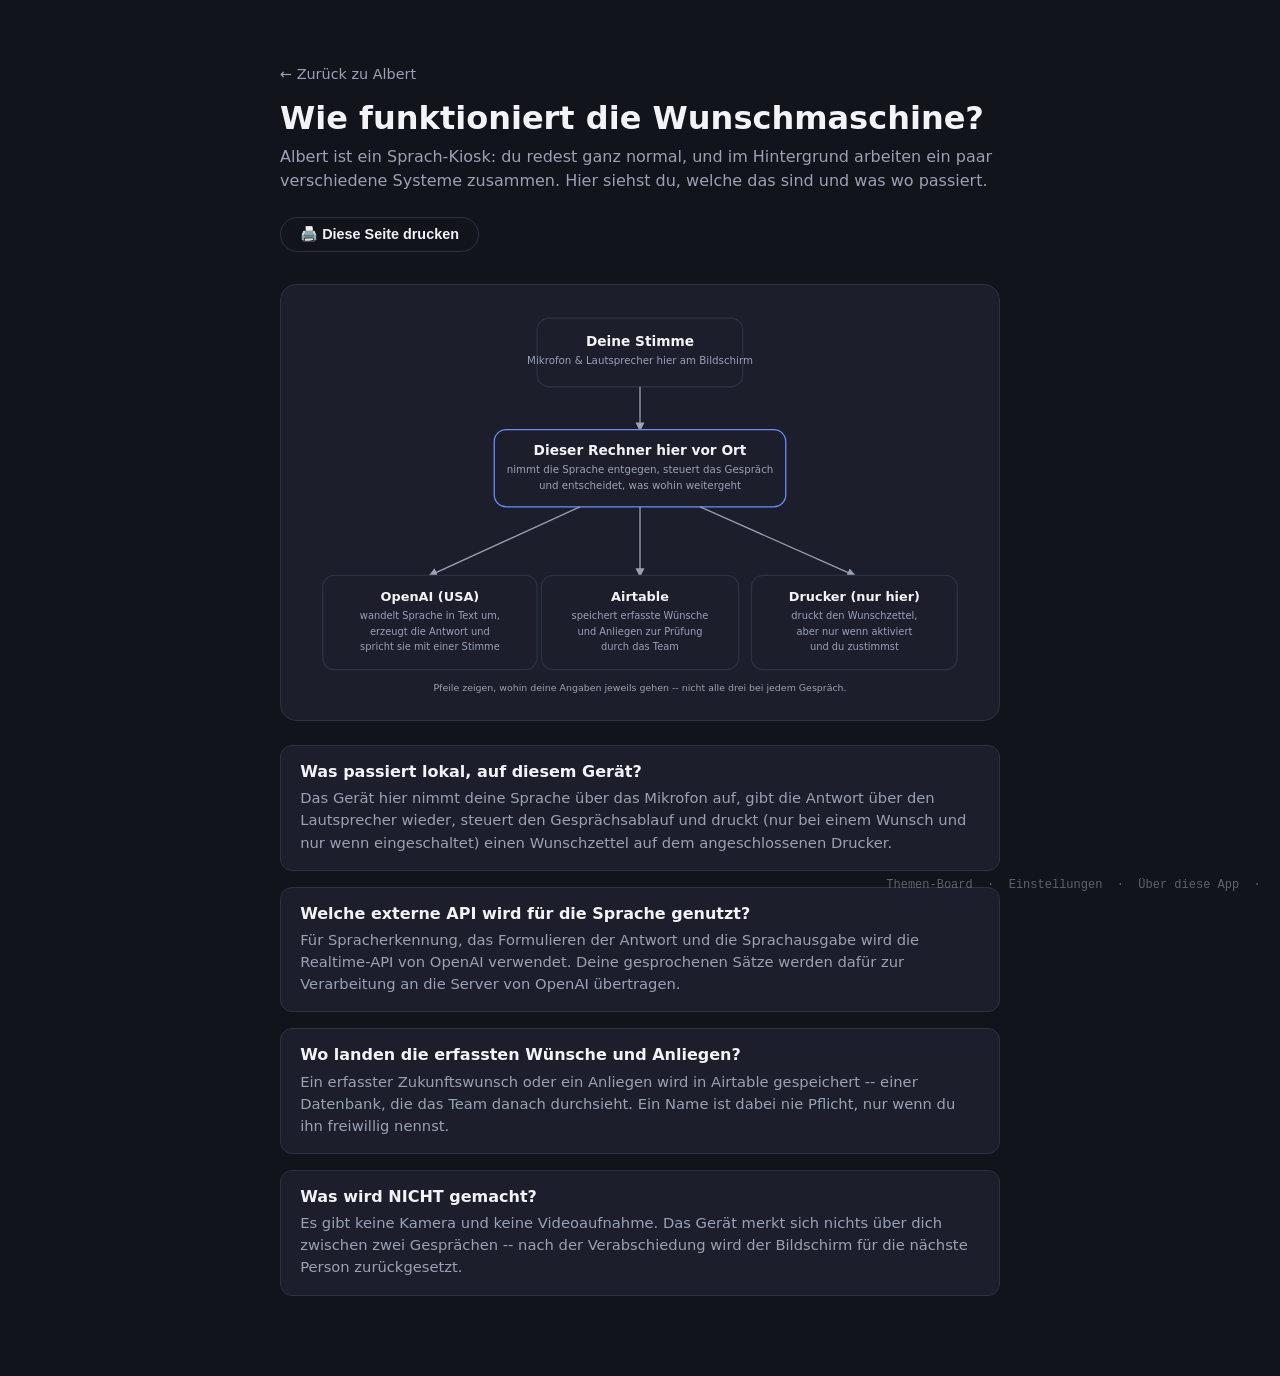
==== static/about.html @ 82422355 "Transparenz-Seite /about.html hinzufuegen: Strukturbild fuer Besucher Damit Leute mit Fragen nachvol" ====
<!DOCTYPE html>
<html lang="de">
<head>
<meta charset="UTF-8" />
<meta name="viewport" content="width=device-width, initial-scale=1" />
<title>Albert – Über diese App</title>
<link rel="stylesheet" href="style.css" />
<style>
  body { align-items: flex-start; }
  #about-app { max-width: 720px; margin-top: 2rem; }
  .back-link { color: var(--muted); text-decoration: none; font-size: 0.9rem; }
  .back-link:hover { color: var(--text); }
  h1 { text-align: left; margin: 1rem 0 0.5rem; }
  .intro { color: var(--muted); margin: 0 0 1.5rem; line-height: 1.5; }
  .diagram-wrap {
    background: var(--card-bg);
    border: 1px solid var(--card-border);
    border-radius: 16px;
    padding: 1rem;
    margin-bottom: 1.5rem;
  }
  .diagram-wrap svg { width: 100%; height: auto; display: block; }
  .points {
    display: grid;
    gap: 1rem;
    margin-bottom: 1.5rem;
  }
  .point {
    background: var(--card-bg);
    border: 1px solid var(--card-border);
    border-radius: 12px;
    padding: 1rem 1.2rem;
  }
  .point h2 {
    margin: 0 0 0.4rem;
    font-size: 1rem;
    color: var(--text);
  }
  .point p {
    margin: 0;
    color: var(--muted);
    font-size: 0.92rem;
    line-height: 1.5;
  }
  #print-button {
    border: 1px solid var(--card-border);
    border-radius: 999px;
    padding: 0.5rem 1.2rem;
    font-size: 0.9rem;
    font-weight: 600;
    cursor: pointer;
    background: transparent;
    color: var(--text);
    margin-bottom: 2rem;
  }
  #print-button:hover { border-color: var(--accent); }

  @media print {
    .no-print { display: none !important; }
    body { padding: 0; background: #fff; color: #111; }
    .diagram-wrap, .point { background: #fff; border-color: #ccc; }
    .point p, .intro { color: #333; }
  }
</style>
</head>
<body>
  <main id="about-app">
    <a class="back-link no-print" href="/">&larr; Zurück zu Albert</a>
    <h1>Wie funktioniert die Wunschmaschine?</h1>
    <p class="intro">
      Albert ist ein Sprach-Kiosk: du redest ganz normal, und im Hintergrund
      arbeiten ein paar verschiedene Systeme zusammen. Hier siehst du,
      welche das sind und was wo passiert.
    </p>

    <button id="print-button" class="no-print" type="button">🖨️ Diese Seite drucken</button>

    <div class="diagram-wrap">
      <svg viewBox="0 0 800 470" xmlns="http://www.w3.org/2000/svg">
        <defs>
          <marker id="arrow" viewBox="0 0 10 10" refX="8" refY="5" markerWidth="7" markerHeight="7" orient="auto-start-reverse">
            <path d="M0,0 L10,5 L0,10 z" fill="var(--muted)" />
          </marker>
        </defs>

        <rect x="280" y="20" width="240" height="80" rx="14" fill="var(--card-bg)" stroke="var(--card-border)" stroke-width="1.5" />
        <text x="400" y="52" text-anchor="middle" fill="var(--text)" font-size="16" font-weight="600">Deine Stimme</text>
        <text x="400" y="74" text-anchor="middle" fill="var(--muted)" font-size="12">Mikrofon &amp; Lautsprecher hier am Bildschirm</text>

        <line x1="400" y1="100" x2="400" y2="150" stroke="var(--muted)" stroke-width="1.5" marker-end="url(#arrow)" />

        <rect x="230" y="150" width="340" height="90" rx="14" fill="var(--card-bg)" stroke="var(--accent)" stroke-width="1.5" />
        <text x="400" y="180" text-anchor="middle" fill="var(--text)" font-size="16" font-weight="600">Dieser Rechner hier vor Ort</text>
        <text x="400" y="201" text-anchor="middle" fill="var(--muted)" font-size="12">nimmt die Sprache entgegen, steuert das Gespräch</text>
        <text x="400" y="219" text-anchor="middle" fill="var(--muted)" font-size="12">und entscheidet, was wohin weitergeht</text>

        <line x1="330" y1="240" x2="155" y2="320" stroke="var(--muted)" stroke-width="1.5" marker-end="url(#arrow)" />
        <line x1="400" y1="240" x2="400" y2="320" stroke="var(--muted)" stroke-width="1.5" marker-end="url(#arrow)" />
        <line x1="470" y1="240" x2="650" y2="320" stroke="var(--muted)" stroke-width="1.5" marker-end="url(#arrow)" />

        <rect x="30" y="320" width="250" height="110" rx="14" fill="var(--card-bg)" stroke="var(--card-border)" stroke-width="1.5" />
        <text x="155" y="350" text-anchor="middle" fill="var(--text)" font-size="15" font-weight="600">OpenAI (USA)</text>
        <text x="155" y="371" text-anchor="middle" fill="var(--muted)" font-size="11.5">wandelt Sprache in Text um,</text>
        <text x="155" y="389" text-anchor="middle" fill="var(--muted)" font-size="11.5">erzeugt die Antwort und</text>
        <text x="155" y="407" text-anchor="middle" fill="var(--muted)" font-size="11.5">spricht sie mit einer Stimme</text>

        <rect x="285" y="320" width="230" height="110" rx="14" fill="var(--card-bg)" stroke="var(--card-border)" stroke-width="1.5" />
        <text x="400" y="350" text-anchor="middle" fill="var(--text)" font-size="15" font-weight="600">Airtable</text>
        <text x="400" y="371" text-anchor="middle" fill="var(--muted)" font-size="11.5">speichert erfasste Wünsche</text>
        <text x="400" y="389" text-anchor="middle" fill="var(--muted)" font-size="11.5">und Anliegen zur Prüfung</text>
        <text x="400" y="407" text-anchor="middle" fill="var(--muted)" font-size="11.5">durch das Team</text>

        <rect x="530" y="320" width="240" height="110" rx="14" fill="var(--card-bg)" stroke="var(--card-border)" stroke-width="1.5" />
        <text x="650" y="350" text-anchor="middle" fill="var(--text)" font-size="15" font-weight="600">Drucker (nur hier)</text>
        <text x="650" y="371" text-anchor="middle" fill="var(--muted)" font-size="11.5">druckt den Wunschzettel,</text>
        <text x="650" y="389" text-anchor="middle" fill="var(--muted)" font-size="11.5">aber nur wenn aktiviert</text>
        <text x="650" y="407" text-anchor="middle" fill="var(--muted)" font-size="11.5">und du zustimmst</text>

        <text x="400" y="455" text-anchor="middle" fill="var(--muted)" font-size="11">Pfeile zeigen, wohin deine Angaben jeweils gehen -- nicht alle drei bei jedem Gespräch.</text>
      </svg>
    </div>

    <div class="points">
      <div class="point">
        <h2>Was passiert lokal, auf diesem Gerät?</h2>
        <p>
          Das Gerät hier nimmt deine Sprache über das Mikrofon auf, gibt die
          Antwort über den Lautsprecher wieder, steuert den Gesprächsablauf
          und druckt (nur bei einem Wunsch und nur wenn eingeschaltet) einen
          Wunschzettel auf dem angeschlossenen Drucker.
        </p>
      </div>
      <div class="point">
        <h2>Welche externe API wird für die Sprache genutzt?</h2>
        <p>
          Für Spracherkennung, das Formulieren der Antwort und die
          Sprachausgabe wird die Realtime-API von OpenAI verwendet. Deine
          gesprochenen Sätze werden dafür zur Verarbeitung an die Server von
          OpenAI übertragen.
        </p>
      </div>
      <div class="point">
        <h2>Wo landen die erfassten Wünsche und Anliegen?</h2>
        <p>
          Ein erfasster Zukunftswunsch oder ein Anliegen wird in Airtable
          gespeichert -- einer Datenbank, die das Team danach durchsieht.
          Ein Name ist dabei nie Pflicht, nur wenn du ihn freiwillig nennst.
        </p>
      </div>
      <div class="point">
        <h2>Was wird NICHT gemacht?</h2>
        <p>
          Es gibt keine Kamera und keine Videoaufnahme. Das Gerät merkt sich
          nichts über dich zwischen zwei Gesprächen -- nach der
          Verabschiedung wird der Bildschirm für die nächste Person
          zurückgesetzt.
        </p>
      </div>
    </div>
  </main>

  <footer id="version-footer" class="version-footer no-print">
    <a href="/board.html">Themen-Board</a>
    &nbsp;·&nbsp;
    <a href="/setup.html">Einstellungen</a>
    &nbsp;·&nbsp;
    <a href="/about.html">Über diese App</a>
    &nbsp;·&nbsp;
    <a href="https://github.com/jus-dan/albert" target="_blank" rel="noopener" id="version-text"></a>
  </footer>
  <script>
    document.getElementById("print-button").addEventListener("click", () => window.print());
    fetch("/api/version")
      .then((r) => r.json())
      .then((d) => { document.getElementById("version-text").textContent = d.version; })
      .catch(() => {});
  </script>
</body>
</html>
---- static/style.css ----
:root {
  color-scheme: light dark;
  --bg: #12141c;
  --card-bg: #1c1f2b;
  --card-border: #2c3142;
  --text: #f2f3f7;
  --muted: #9aa1b4;
  --accent: #6c8cff;
  --green: #3ddc84;
  --red: #ff6767;
  --amber: #ffc247;
}

* {
  box-sizing: border-box;
}

[hidden] {
  display: none !important;
}

body {
  margin: 0;
  min-height: 100vh;
  display: flex;
  align-items: center;
  justify-content: center;
  background: var(--bg);
  color: var(--text);
  font-family: "Segoe UI", system-ui, sans-serif;
  padding: 2rem 1rem 3.5rem;
}

#app {
  width: 100%;
  max-width: 860px;
}

h1 {
  text-align: center;
  font-weight: 600;
  margin-bottom: 1.5rem;
}

.persona-grid {
  display: grid;
  grid-template-columns: repeat(auto-fit, minmax(220px, 1fr));
  gap: 1.25rem;
}

.version-footer {
  position: fixed;
  bottom: 0.5rem;
  right: 0.75rem;
  font-size: 0.75rem;
  color: var(--muted);
  opacity: 0.55;
  font-family: monospace;
}

.version-footer a {
  color: var(--muted);
  text-decoration: none;
}

.version-footer a:hover {
  color: var(--text);
}

.persona-card {
  background: var(--card-bg);
  border: 1px solid var(--card-border);
  border-radius: 20px;
  padding: 2.5rem 1.5rem;
  color: var(--text);
  cursor: pointer;
  display: flex;
  flex-direction: column;
  align-items: center;
  gap: 0.6rem;
  font-size: 1.1rem;
  transition: transform 0.15s ease, border-color 0.15s ease;
}

.persona-card:hover,
.persona-card:focus-visible {
  transform: translateY(-2px);
  border-color: var(--accent);
}

.persona-avatar {
  width: 128px;
  height: 128px;
  border-radius: 50%;
  overflow: hidden;
  object-fit: cover;
}

.persona-name {
  font-size: 1.7rem;
  font-weight: 600;
}

.persona-label {
  color: var(--muted);
  font-size: 1rem;
}

#conversation {
  background: var(--card-bg);
  border: 1px solid var(--card-border);
  border-radius: 16px;
  padding: 2rem;
  text-align: center;
}

#back-button {
  background: none;
  border: none;
  color: var(--muted);
  cursor: pointer;
  font-size: 0.95rem;
  padding: 0;
  margin-bottom: 1rem;
}

#back-button:hover {
  color: var(--text);
}

.status {
  display: inline-flex;
  align-items: center;
  gap: 0.5rem;
  padding: 0.4rem 0.9rem;
  border-radius: 999px;
  background: rgba(255, 255, 255, 0.06);
  margin: 0.5rem 0 1rem;
  font-size: 0.9rem;
}

.status .dot {
  width: 0.6rem;
  height: 0.6rem;
  border-radius: 50%;
  background: var(--amber);
}

.status-connecting .dot {
  background: var(--amber);
}

.status-active .dot {
  background: var(--green);
  box-shadow: 0 0 8px var(--green);
}

.status-error .dot {
  background: var(--red);
}

.status-inactive .dot {
  background: var(--muted);
}

.toggle-button {
  display: block;
  margin: 0 auto 1rem;
  border: none;
  border-radius: 999px;
  padding: 0.6rem 2rem;
  font-size: 1rem;
  font-weight: 600;
  cursor: pointer;
  color: #0b0d13;
  transition: filter 0.15s ease;
}

.toggle-button:hover {
  filter: brightness(1.1);
}

.toggle-start {
  background: var(--green);
}

.toggle-stop {
  background: var(--red);
  color: #1a0b0b;
}

.hint {
  color: var(--muted);
  margin: 0.25rem 0;
}

.mic-warning {
  color: var(--red);
  font-size: 0.9rem;
}

.mic-indicator {
  margin-top: 0.75rem;
  font-size: 1rem;
}

.audio-debug {
  margin-top: 0.4rem;
  font-size: 0.78rem;
  color: var(--muted);
  font-family: monospace;
}

.chat-log {
  margin-top: 1.5rem;
  min-height: 3rem;
  max-height: 360px;
  overflow-y: auto;
  text-align: left;
  display: flex;
  flex-direction: column;
  gap: 0.6rem;
}

.message {
  max-width: 80%;
  padding: 0.55rem 0.9rem;
  border-radius: 14px;
  line-height: 1.4;
  white-space: pre-wrap;
  font-size: 0.95rem;
}

.message-assistant {
  align-self: flex-start;
  background: rgba(255, 255, 255, 0.06);
  color: var(--text);
  border-bottom-left-radius: 4px;
}

.message-user {
  align-self: flex-end;
  background: var(--accent);
  color: #0b0d13;
  border-bottom-right-radius: 4px;
}

.entry-notice {
  align-self: center;
  max-width: 95%;
  background: rgba(61, 220, 132, 0.12);
  border: 1px solid rgba(61, 220, 132, 0.35);
  color: var(--green);
  font-size: 0.82rem;
  padding: 0.5rem 0.9rem;
  border-radius: 14px;
  text-align: center;
}

.print-actions {
  align-self: center;
  display: flex;
  align-items: center;
  gap: 0.7rem;
  max-width: 95%;
}

.print-link {
  background: rgba(61, 220, 132, 0.12);
  border: 1px solid rgba(61, 220, 132, 0.35);
  color: var(--green);
  font-weight: 600;
  font-size: 0.9rem;
  padding: 0.5rem 1rem;
  border-radius: 999px;
  text-align: center;
  cursor: pointer;
}

.print-link:hover {
  filter: brightness(1.15);
}

.print-link:disabled {
  opacity: 0.7;
  cursor: default;
}

.print-view-link {
  color: var(--muted);
  font-size: 0.82rem;
  text-decoration: underline;
}

.print-view-link:hover {
  color: var(--text);
}
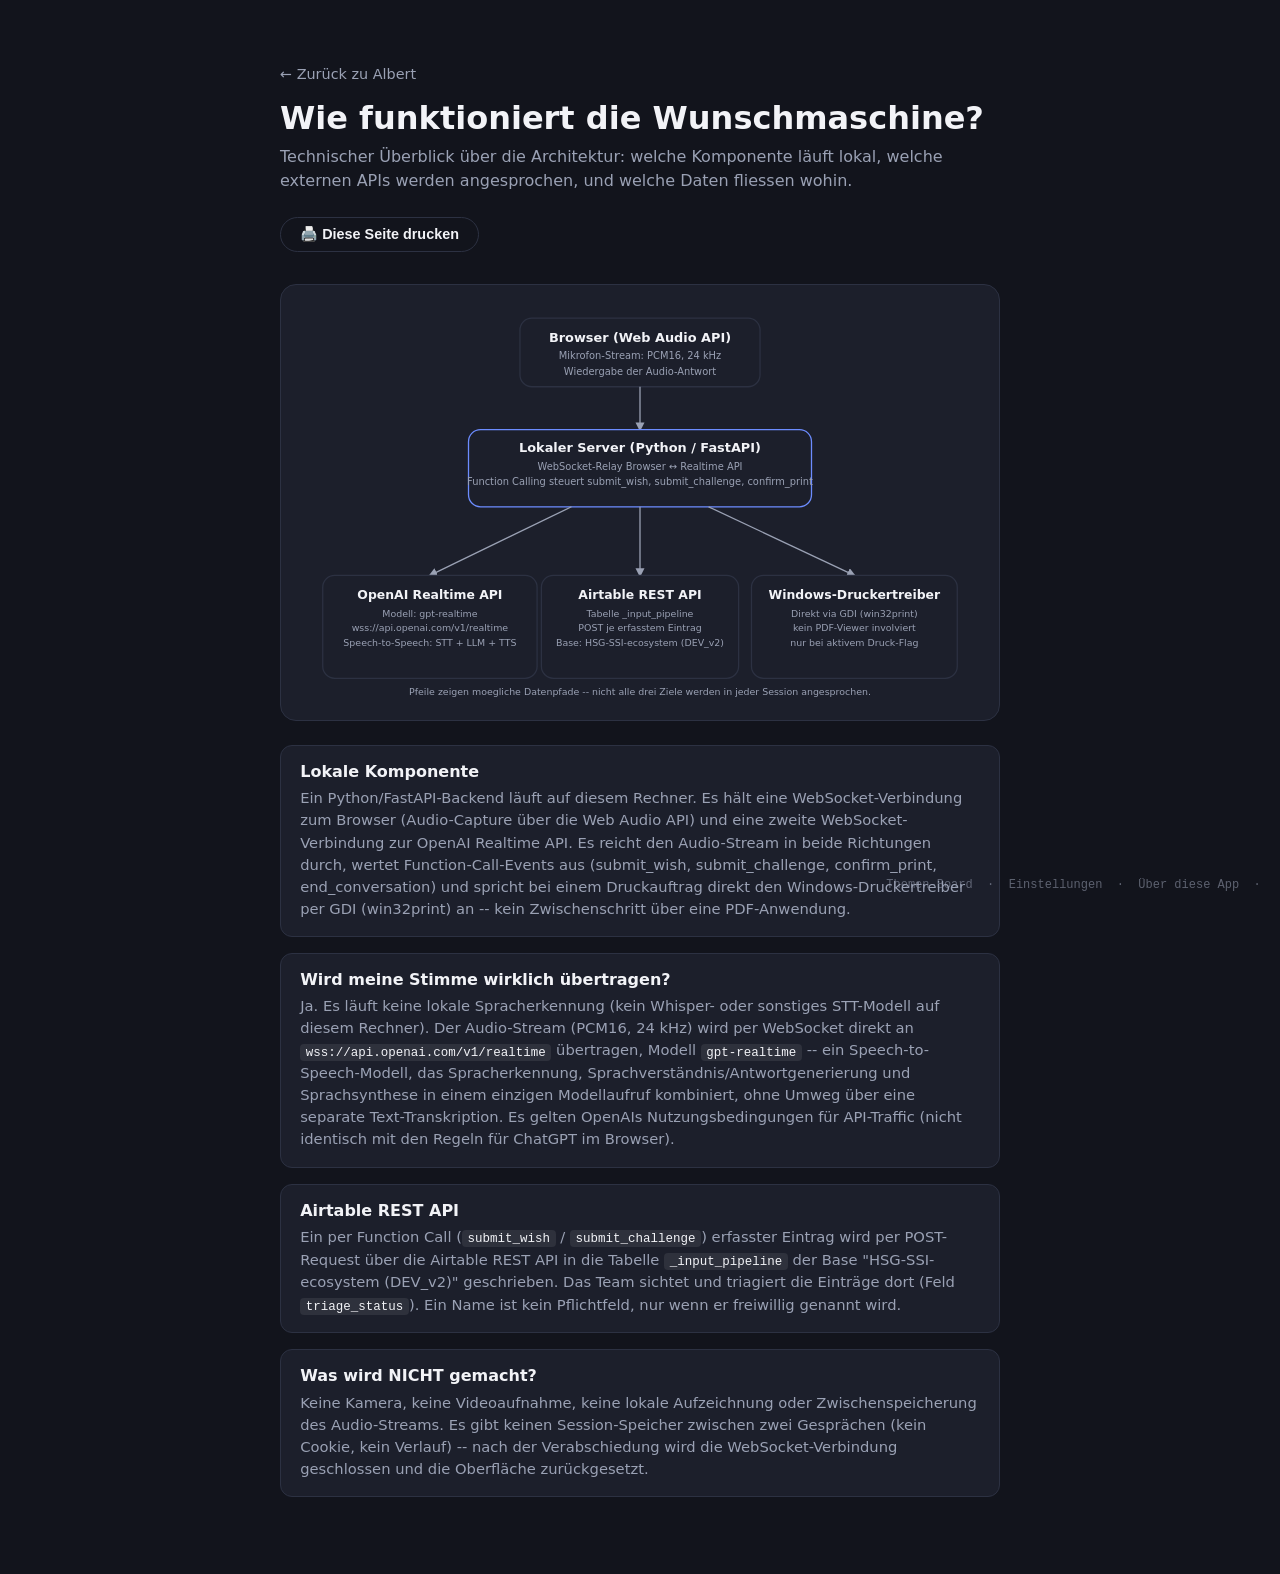
==== commit 9cb721a1: "Über-diese-App-Seite technischer formulieren Nutzer wollte explizit technische statt vereinfachte Sp" ====
--- a/static/about.html
+++ b/static/about.html
@@ -42,6 +42,13 @@
     font-size: 0.92rem;
     line-height: 1.5;
   }
+  .point code {
+    background: rgba(255, 255, 255, 0.08);
+    border-radius: 4px;
+    padding: 0.1rem 0.35rem;
+    font-size: 0.85em;
+    color: var(--text);
+  }
   #print-button {
     border: 1px solid var(--card-border);
     border-radius: 999px;
@@ -60,6 +67,7 @@
     body { padding: 0; background: #fff; color: #111; }
     .diagram-wrap, .point { background: #fff; border-color: #ccc; }
     .point p, .intro { color: #333; }
+    .point code { background: #eee; color: #111; }
   }
 </style>
 </head>
@@ -68,9 +76,9 @@
     <a class="back-link no-print" href="/">&larr; Zurück zu Albert</a>
     <h1>Wie funktioniert die Wunschmaschine?</h1>
     <p class="intro">
-      Albert ist ein Sprach-Kiosk: du redest ganz normal, und im Hintergrund
-      arbeiten ein paar verschiedene Systeme zusammen. Hier siehst du,
-      welche das sind und was wo passiert.
+      Technischer Überblick über die Architektur: welche Komponente läuft
+      lokal, welche externen APIs werden angesprochen, und welche Daten
+      fliessen wohin.
     </p>
 
     <button id="print-button" class="no-print" type="button">🖨️ Diese Seite drucken</button>
@@ -83,77 +91,93 @@
           </marker>
         </defs>
 
-        <rect x="280" y="20" width="240" height="80" rx="14" fill="var(--card-bg)" stroke="var(--card-border)" stroke-width="1.5" />
-        <text x="400" y="52" text-anchor="middle" fill="var(--text)" font-size="16" font-weight="600">Deine Stimme</text>
-        <text x="400" y="74" text-anchor="middle" fill="var(--muted)" font-size="12">Mikrofon &amp; Lautsprecher hier am Bildschirm</text>
+        <rect x="260" y="20" width="280" height="80" rx="14" fill="var(--card-bg)" stroke="var(--card-border)" stroke-width="1.5" />
+        <text x="400" y="48" text-anchor="middle" fill="var(--text)" font-size="15" font-weight="600">Browser (Web Audio API)</text>
+        <text x="400" y="68" text-anchor="middle" fill="var(--muted)" font-size="11.5">Mikrofon-Stream: PCM16, 24 kHz</text>
+        <text x="400" y="86" text-anchor="middle" fill="var(--muted)" font-size="11.5">Wiedergabe der Audio-Antwort</text>
 
         <line x1="400" y1="100" x2="400" y2="150" stroke="var(--muted)" stroke-width="1.5" marker-end="url(#arrow)" />
 
-        <rect x="230" y="150" width="340" height="90" rx="14" fill="var(--card-bg)" stroke="var(--accent)" stroke-width="1.5" />
-        <text x="400" y="180" text-anchor="middle" fill="var(--text)" font-size="16" font-weight="600">Dieser Rechner hier vor Ort</text>
-        <text x="400" y="201" text-anchor="middle" fill="var(--muted)" font-size="12">nimmt die Sprache entgegen, steuert das Gespräch</text>
-        <text x="400" y="219" text-anchor="middle" fill="var(--muted)" font-size="12">und entscheidet, was wohin weitergeht</text>
-
-        <line x1="330" y1="240" x2="155" y2="320" stroke="var(--muted)" stroke-width="1.5" marker-end="url(#arrow)" />
+        <rect x="200" y="150" width="400" height="90" rx="14" fill="var(--card-bg)" stroke="var(--accent)" stroke-width="1.5" />
+        <text x="400" y="176" text-anchor="middle" fill="var(--text)" font-size="15" font-weight="600">Lokaler Server (Python / FastAPI)</text>
+        <text x="400" y="197" text-anchor="middle" fill="var(--muted)" font-size="11.5">WebSocket-Relay Browser &#8596; Realtime API</text>
+        <text x="400" y="215" text-anchor="middle" fill="var(--muted)" font-size="11.5">Function Calling steuert submit_wish, submit_challenge, confirm_print</text>
+
+        <line x1="320" y1="240" x2="155" y2="320" stroke="var(--muted)" stroke-width="1.5" marker-end="url(#arrow)" />
         <line x1="400" y1="240" x2="400" y2="320" stroke="var(--muted)" stroke-width="1.5" marker-end="url(#arrow)" />
-        <line x1="470" y1="240" x2="650" y2="320" stroke="var(--muted)" stroke-width="1.5" marker-end="url(#arrow)" />
-
-        <rect x="30" y="320" width="250" height="110" rx="14" fill="var(--card-bg)" stroke="var(--card-border)" stroke-width="1.5" />
-        <text x="155" y="350" text-anchor="middle" fill="var(--text)" font-size="15" font-weight="600">OpenAI (USA)</text>
-        <text x="155" y="371" text-anchor="middle" fill="var(--muted)" font-size="11.5">wandelt Sprache in Text um,</text>
-        <text x="155" y="389" text-anchor="middle" fill="var(--muted)" font-size="11.5">erzeugt die Antwort und</text>
-        <text x="155" y="407" text-anchor="middle" fill="var(--muted)" font-size="11.5">spricht sie mit einer Stimme</text>
-
-        <rect x="285" y="320" width="230" height="110" rx="14" fill="var(--card-bg)" stroke="var(--card-border)" stroke-width="1.5" />
-        <text x="400" y="350" text-anchor="middle" fill="var(--text)" font-size="15" font-weight="600">Airtable</text>
-        <text x="400" y="371" text-anchor="middle" fill="var(--muted)" font-size="11.5">speichert erfasste Wünsche</text>
-        <text x="400" y="389" text-anchor="middle" fill="var(--muted)" font-size="11.5">und Anliegen zur Prüfung</text>
-        <text x="400" y="407" text-anchor="middle" fill="var(--muted)" font-size="11.5">durch das Team</text>
-
-        <rect x="530" y="320" width="240" height="110" rx="14" fill="var(--card-bg)" stroke="var(--card-border)" stroke-width="1.5" />
-        <text x="650" y="350" text-anchor="middle" fill="var(--text)" font-size="15" font-weight="600">Drucker (nur hier)</text>
-        <text x="650" y="371" text-anchor="middle" fill="var(--muted)" font-size="11.5">druckt den Wunschzettel,</text>
-        <text x="650" y="389" text-anchor="middle" fill="var(--muted)" font-size="11.5">aber nur wenn aktiviert</text>
-        <text x="650" y="407" text-anchor="middle" fill="var(--muted)" font-size="11.5">und du zustimmst</text>
-
-        <text x="400" y="455" text-anchor="middle" fill="var(--muted)" font-size="11">Pfeile zeigen, wohin deine Angaben jeweils gehen -- nicht alle drei bei jedem Gespräch.</text>
+        <line x1="480" y1="240" x2="650" y2="320" stroke="var(--muted)" stroke-width="1.5" marker-end="url(#arrow)" />
+
+        <rect x="30" y="320" width="250" height="120" rx="14" fill="var(--card-bg)" stroke="var(--card-border)" stroke-width="1.5" />
+        <text x="155" y="348" text-anchor="middle" fill="var(--text)" font-size="14.5" font-weight="600">OpenAI Realtime API</text>
+        <text x="155" y="368" text-anchor="middle" fill="var(--muted)" font-size="11">Modell: gpt-realtime</text>
+        <text x="155" y="385" text-anchor="middle" fill="var(--muted)" font-size="11">wss://api.openai.com/v1/realtime</text>
+        <text x="155" y="402" text-anchor="middle" fill="var(--muted)" font-size="11">Speech-to-Speech: STT + LLM + TTS</text>
+
+        <rect x="285" y="320" width="230" height="120" rx="14" fill="var(--card-bg)" stroke="var(--card-border)" stroke-width="1.5" />
+        <text x="400" y="348" text-anchor="middle" fill="var(--text)" font-size="14.5" font-weight="600">Airtable REST API</text>
+        <text x="400" y="368" text-anchor="middle" fill="var(--muted)" font-size="11">Tabelle _input_pipeline</text>
+        <text x="400" y="385" text-anchor="middle" fill="var(--muted)" font-size="11">POST je erfasstem Eintrag</text>
+        <text x="400" y="402" text-anchor="middle" fill="var(--muted)" font-size="11">Base: HSG-SSI-ecosystem (DEV_v2)</text>
+
+        <rect x="530" y="320" width="240" height="120" rx="14" fill="var(--card-bg)" stroke="var(--card-border)" stroke-width="1.5" />
+        <text x="650" y="348" text-anchor="middle" fill="var(--text)" font-size="14.5" font-weight="600">Windows-Druckertreiber</text>
+        <text x="650" y="368" text-anchor="middle" fill="var(--muted)" font-size="11">Direkt via GDI (win32print)</text>
+        <text x="650" y="385" text-anchor="middle" fill="var(--muted)" font-size="11">kein PDF-Viewer involviert</text>
+        <text x="650" y="402" text-anchor="middle" fill="var(--muted)" font-size="11">nur bei aktivem Druck-Flag</text>
+
+        <text x="400" y="460" text-anchor="middle" fill="var(--muted)" font-size="11">Pfeile zeigen moegliche Datenpfade -- nicht alle drei Ziele werden in jeder Session angesprochen.</text>
       </svg>
     </div>
 
     <div class="points">
       <div class="point">
-        <h2>Was passiert lokal, auf diesem Gerät?</h2>
-        <p>
-          Das Gerät hier nimmt deine Sprache über das Mikrofon auf, gibt die
-          Antwort über den Lautsprecher wieder, steuert den Gesprächsablauf
-          und druckt (nur bei einem Wunsch und nur wenn eingeschaltet) einen
-          Wunschzettel auf dem angeschlossenen Drucker.
-        </p>
-      </div>
-      <div class="point">
-        <h2>Welche externe API wird für die Sprache genutzt?</h2>
-        <p>
-          Für Spracherkennung, das Formulieren der Antwort und die
-          Sprachausgabe wird die Realtime-API von OpenAI verwendet. Deine
-          gesprochenen Sätze werden dafür zur Verarbeitung an die Server von
-          OpenAI übertragen.
-        </p>
-      </div>
-      <div class="point">
-        <h2>Wo landen die erfassten Wünsche und Anliegen?</h2>
-        <p>
-          Ein erfasster Zukunftswunsch oder ein Anliegen wird in Airtable
-          gespeichert -- einer Datenbank, die das Team danach durchsieht.
-          Ein Name ist dabei nie Pflicht, nur wenn du ihn freiwillig nennst.
+        <h2>Lokale Komponente</h2>
+        <p>
+          Ein Python/FastAPI-Backend läuft auf diesem Rechner. Es hält eine
+          WebSocket-Verbindung zum Browser (Audio-Capture über die Web Audio
+          API) und eine zweite WebSocket-Verbindung zur OpenAI Realtime API.
+          Es reicht den Audio-Stream in beide Richtungen durch, wertet
+          Function-Call-Events aus (submit_wish, submit_challenge,
+          confirm_print, end_conversation) und spricht bei einem
+          Druckauftrag direkt den Windows-Druckertreiber per GDI
+          (win32print) an -- kein Zwischenschritt über eine PDF-Anwendung.
+        </p>
+      </div>
+      <div class="point">
+        <h2>Wird meine Stimme wirklich übertragen?</h2>
+        <p>
+          Ja. Es läuft keine lokale Spracherkennung (kein Whisper- oder
+          sonstiges STT-Modell auf diesem Rechner). Der Audio-Stream (PCM16,
+          24 kHz) wird per WebSocket direkt an
+          <code>wss://api.openai.com/v1/realtime</code> übertragen, Modell
+          <code>gpt-realtime</code> -- ein Speech-to-Speech-Modell, das
+          Spracherkennung, Sprachverständnis/Antwortgenerierung und
+          Sprachsynthese in einem einzigen Modellaufruf kombiniert, ohne
+          Umweg über eine separate Text-Transkription. Es gelten OpenAIs
+          Nutzungsbedingungen für API-Traffic (nicht identisch mit den
+          Regeln für ChatGPT im Browser).
+        </p>
+      </div>
+      <div class="point">
+        <h2>Airtable REST API</h2>
+        <p>
+          Ein per Function Call (<code>submit_wish</code> /
+          <code>submit_challenge</code>) erfasster Eintrag wird per
+          POST-Request über die Airtable REST API in die Tabelle
+          <code>_input_pipeline</code> der Base "HSG-SSI-ecosystem (DEV_v2)"
+          geschrieben. Das Team sichtet und triagiert die Einträge dort
+          (Feld <code>triage_status</code>). Ein Name ist kein Pflichtfeld,
+          nur wenn er freiwillig genannt wird.
         </p>
       </div>
       <div class="point">
         <h2>Was wird NICHT gemacht?</h2>
         <p>
-          Es gibt keine Kamera und keine Videoaufnahme. Das Gerät merkt sich
-          nichts über dich zwischen zwei Gesprächen -- nach der
-          Verabschiedung wird der Bildschirm für die nächste Person
-          zurückgesetzt.
+          Keine Kamera, keine Videoaufnahme, keine lokale Aufzeichnung oder
+          Zwischenspeicherung des Audio-Streams. Es gibt keinen
+          Session-Speicher zwischen zwei Gesprächen (kein Cookie, kein
+          Verlauf) -- nach der Verabschiedung wird die WebSocket-Verbindung
+          geschlossen und die Oberfläche zurückgesetzt.
         </p>
       </div>
     </div>
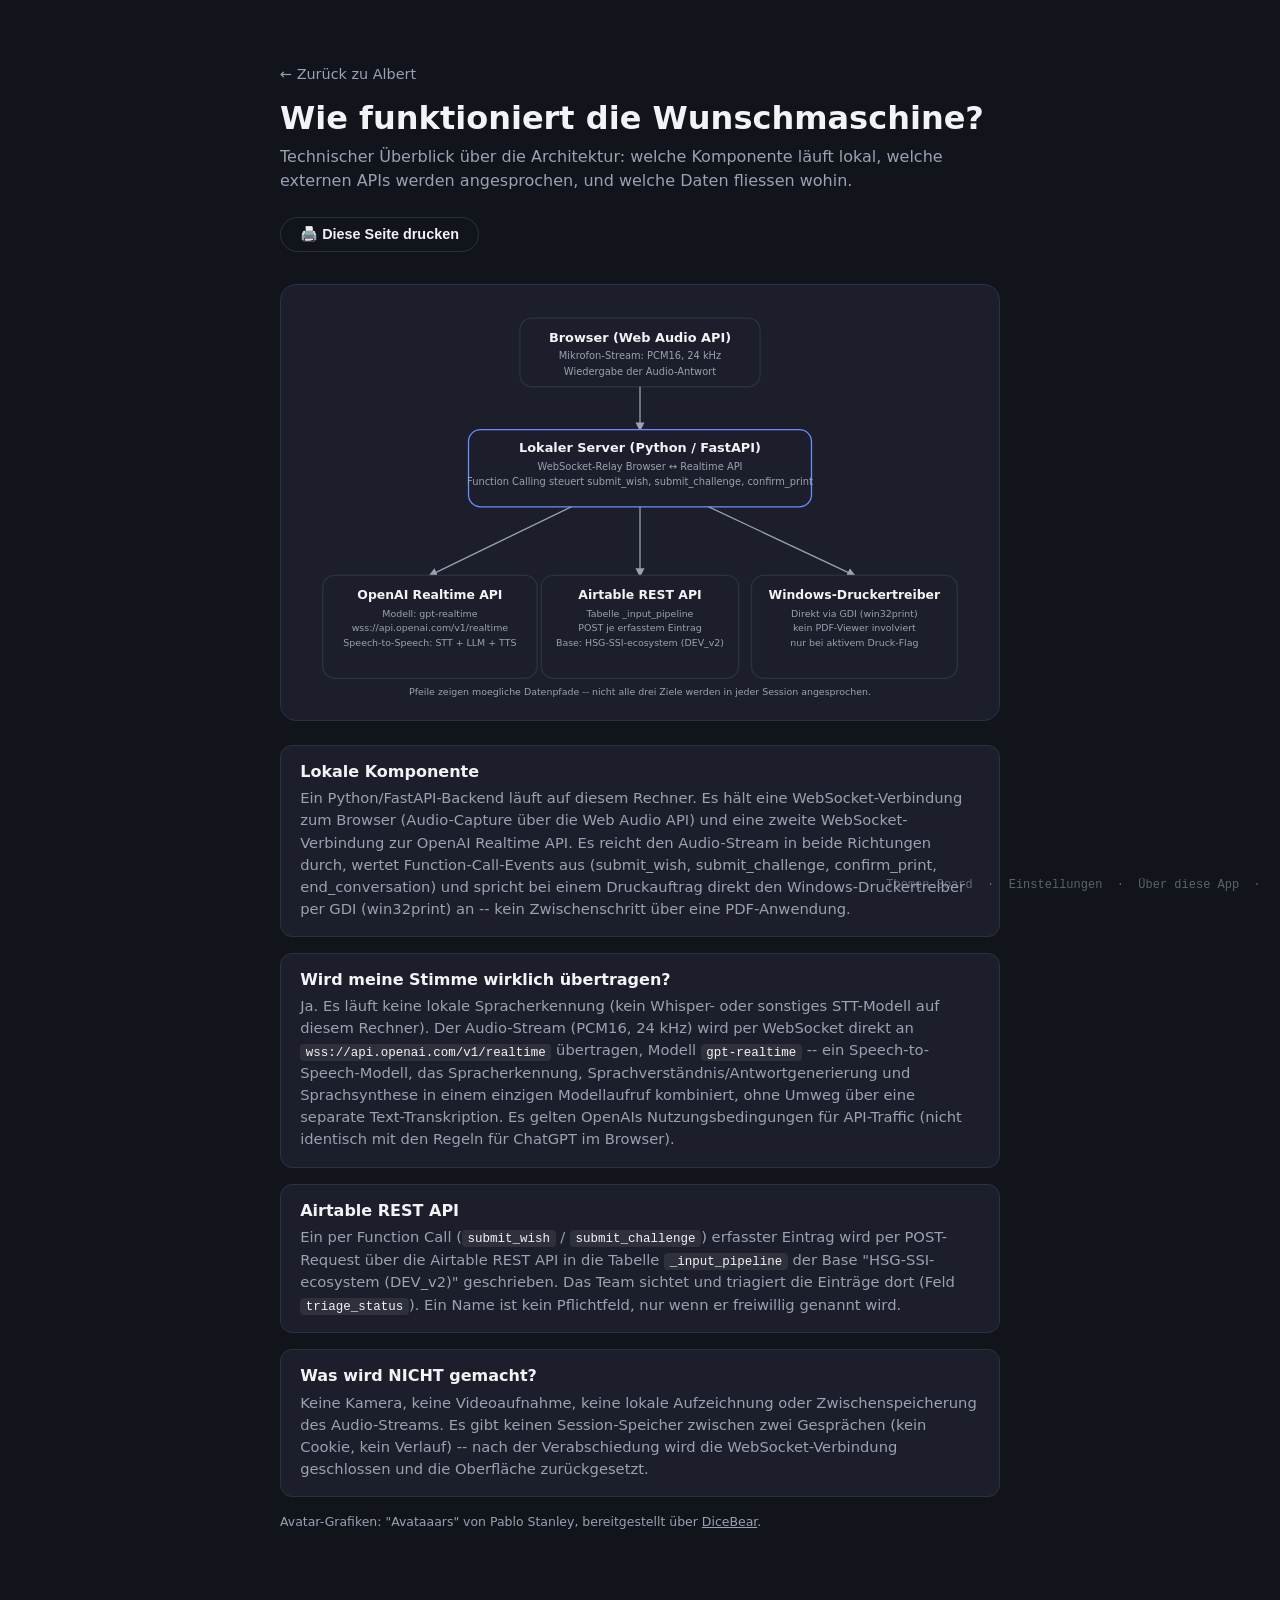
==== commit f6a0cfd3: "Persona-Avatare durch fertige Illustrationen ersetzen (DiceBear Avataaars) Die selbst gezeichneten P" ====
--- a/static/about.html
+++ b/static/about.html
@@ -181,6 +181,11 @@
         </p>
       </div>
     </div>
+
+    <p class="intro" style="font-size: 0.78rem; margin-top: -0.5rem;">
+      Avatar-Grafiken: "Avataaars" von Pablo Stanley, bereitgestellt über
+      <a href="https://www.dicebear.com/" target="_blank" rel="noopener" style="color: inherit;">DiceBear</a>.
+    </p>
   </main>
 
   <footer id="version-footer" class="version-footer no-print">
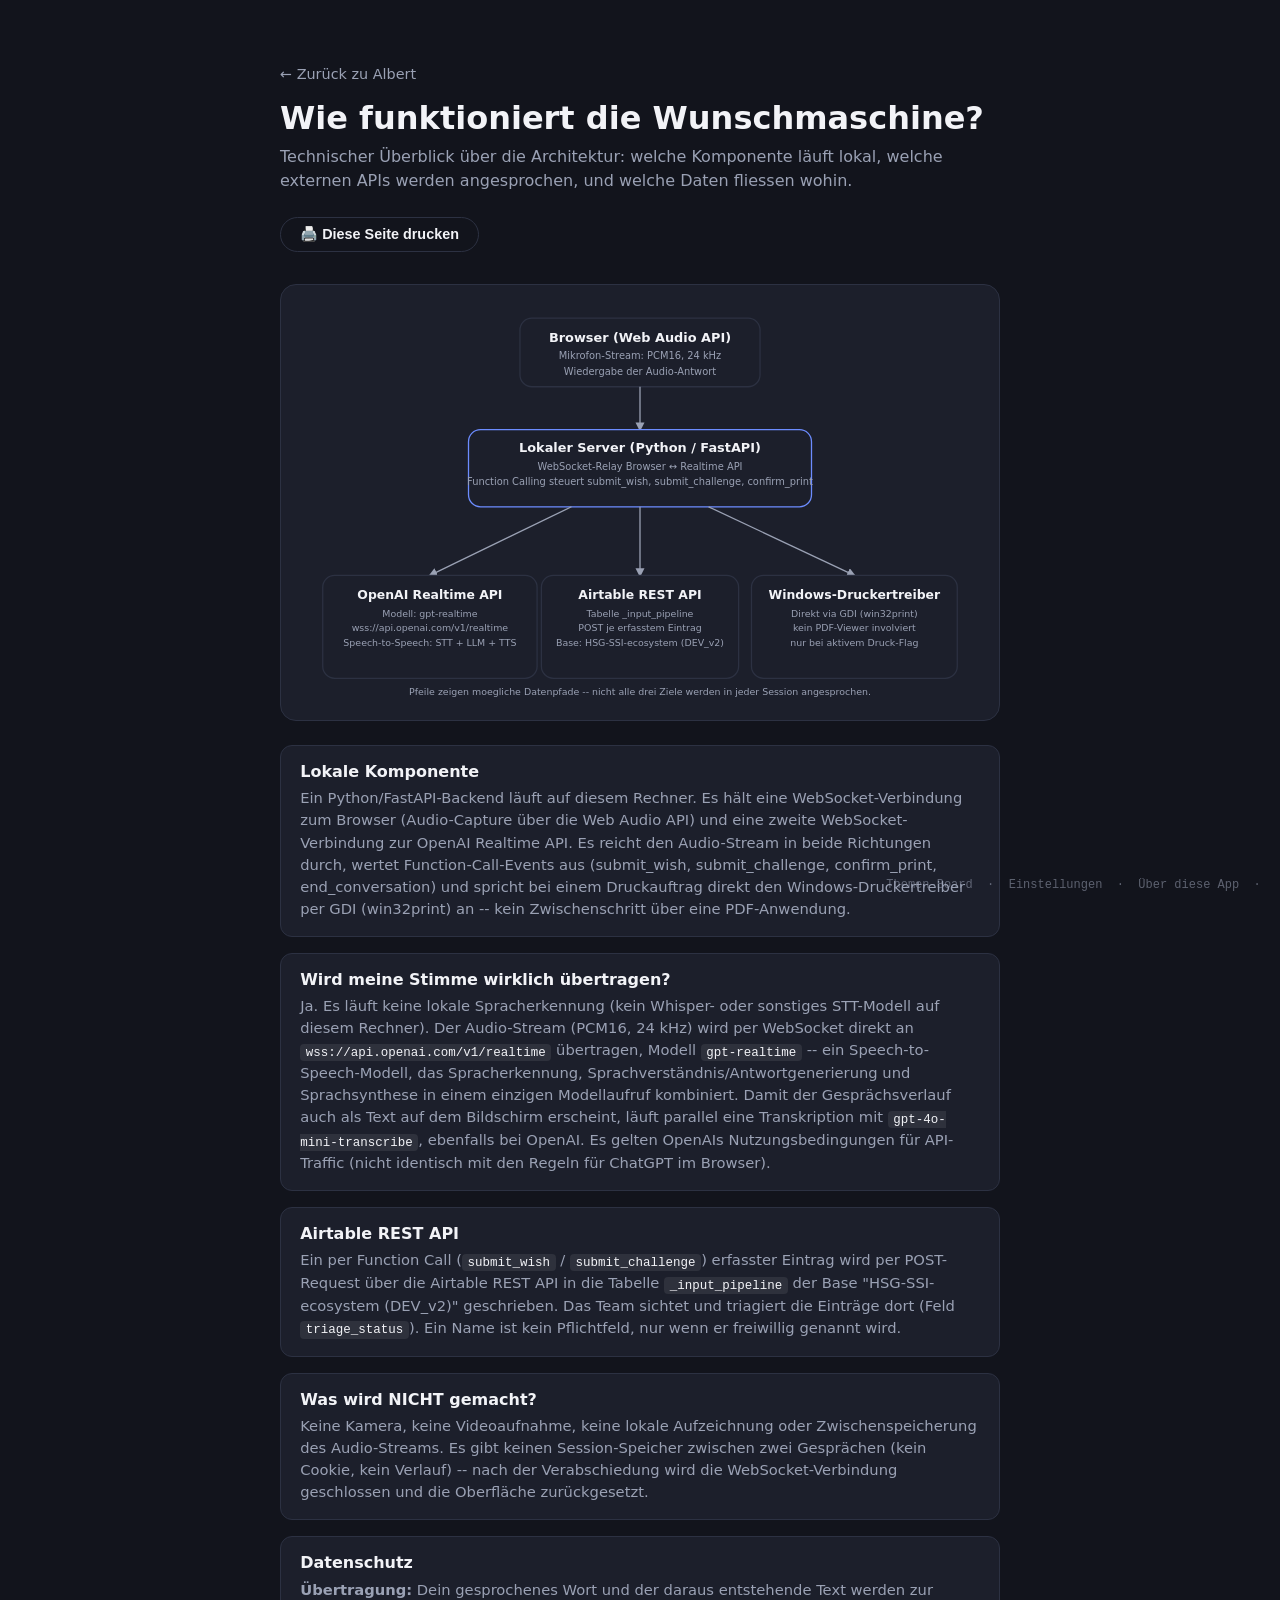
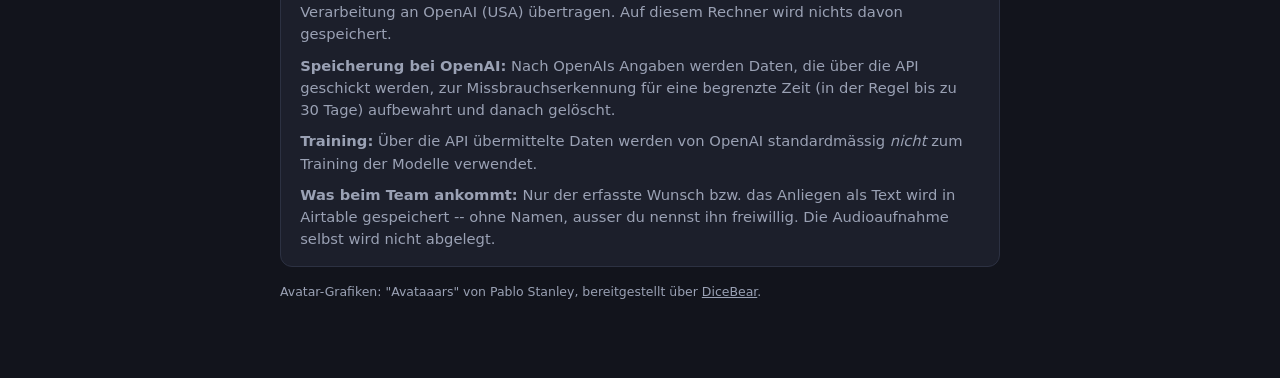
==== commit 1192a7c3: "Datenschutz-Abschnitt auf About-Seite und Link unter den Figuren Neuer Abschnitt "Datenschutz" (Uebe" ====
--- a/static/about.html
+++ b/static/about.html
@@ -31,6 +31,7 @@
     border-radius: 12px;
     padding: 1rem 1.2rem;
   }
+  .point:target { border-color: var(--text); }
   .point h2 {
     margin: 0 0 0.4rem;
     font-size: 1rem;
@@ -152,10 +153,12 @@
           <code>wss://api.openai.com/v1/realtime</code> übertragen, Modell
           <code>gpt-realtime</code> -- ein Speech-to-Speech-Modell, das
           Spracherkennung, Sprachverständnis/Antwortgenerierung und
-          Sprachsynthese in einem einzigen Modellaufruf kombiniert, ohne
-          Umweg über eine separate Text-Transkription. Es gelten OpenAIs
-          Nutzungsbedingungen für API-Traffic (nicht identisch mit den
-          Regeln für ChatGPT im Browser).
+          Sprachsynthese in einem einzigen Modellaufruf kombiniert. Damit
+          der Gesprächsverlauf auch als Text auf dem Bildschirm erscheint,
+          läuft parallel eine Transkription mit
+          <code>gpt-4o-mini-transcribe</code>, ebenfalls bei OpenAI. Es
+          gelten OpenAIs Nutzungsbedingungen für API-Traffic (nicht
+          identisch mit den Regeln für ChatGPT im Browser).
         </p>
       </div>
       <div class="point">
@@ -178,6 +181,31 @@
           Session-Speicher zwischen zwei Gesprächen (kein Cookie, kein
           Verlauf) -- nach der Verabschiedung wird die WebSocket-Verbindung
           geschlossen und die Oberfläche zurückgesetzt.
+        </p>
+      </div>
+      <div class="point" id="datenschutz">
+        <h2>Datenschutz</h2>
+        <p>
+          <strong>Übertragung:</strong> Dein gesprochenes Wort und der daraus
+          entstehende Text werden zur Verarbeitung an OpenAI (USA)
+          übertragen. Auf diesem Rechner wird nichts davon gespeichert.
+        </p>
+        <p style="margin-top: 0.6rem;">
+          <strong>Speicherung bei OpenAI:</strong> Nach OpenAIs Angaben werden
+          Daten, die über die API geschickt werden, zur Missbrauchserkennung
+          für eine begrenzte Zeit (in der Regel bis zu 30 Tage)
+          aufbewahrt und danach gelöscht.
+        </p>
+        <p style="margin-top: 0.6rem;">
+          <strong>Training:</strong> Über die API übermittelte Daten werden
+          von OpenAI standardmässig <em>nicht</em> zum Training der Modelle
+          verwendet.
+        </p>
+        <p style="margin-top: 0.6rem;">
+          <strong>Was beim Team ankommt:</strong> Nur der erfasste Wunsch
+          bzw. das Anliegen als Text wird in Airtable gespeichert -- ohne
+          Namen, ausser du nennst ihn freiwillig. Die Audioaufnahme selbst
+          wird nicht abgelegt.
         </p>
       </div>
     </div>
--- a/static/style.css
+++ b/static/style.css
@@ -67,6 +67,21 @@
   color: var(--text);
 }
 
+.privacy-note {
+  margin: 1.25rem 0 0;
+  text-align: center;
+  font-size: 0.85rem;
+}
+
+.privacy-note a {
+  color: var(--muted);
+  text-decoration: underline;
+}
+
+.privacy-note a:hover {
+  color: var(--text);
+}
+
 .persona-card {
   background: var(--card-bg);
   border: 1px solid var(--card-border);
@@ -200,8 +215,10 @@
 }
 
 .mic-indicator {
-  margin-top: 0.75rem;
-  font-size: 1rem;
+  margin-top: 1rem;
+  font-size: 1.75rem;
+  font-weight: 700;
+  color: var(--green);
 }
 
 .audio-debug {
